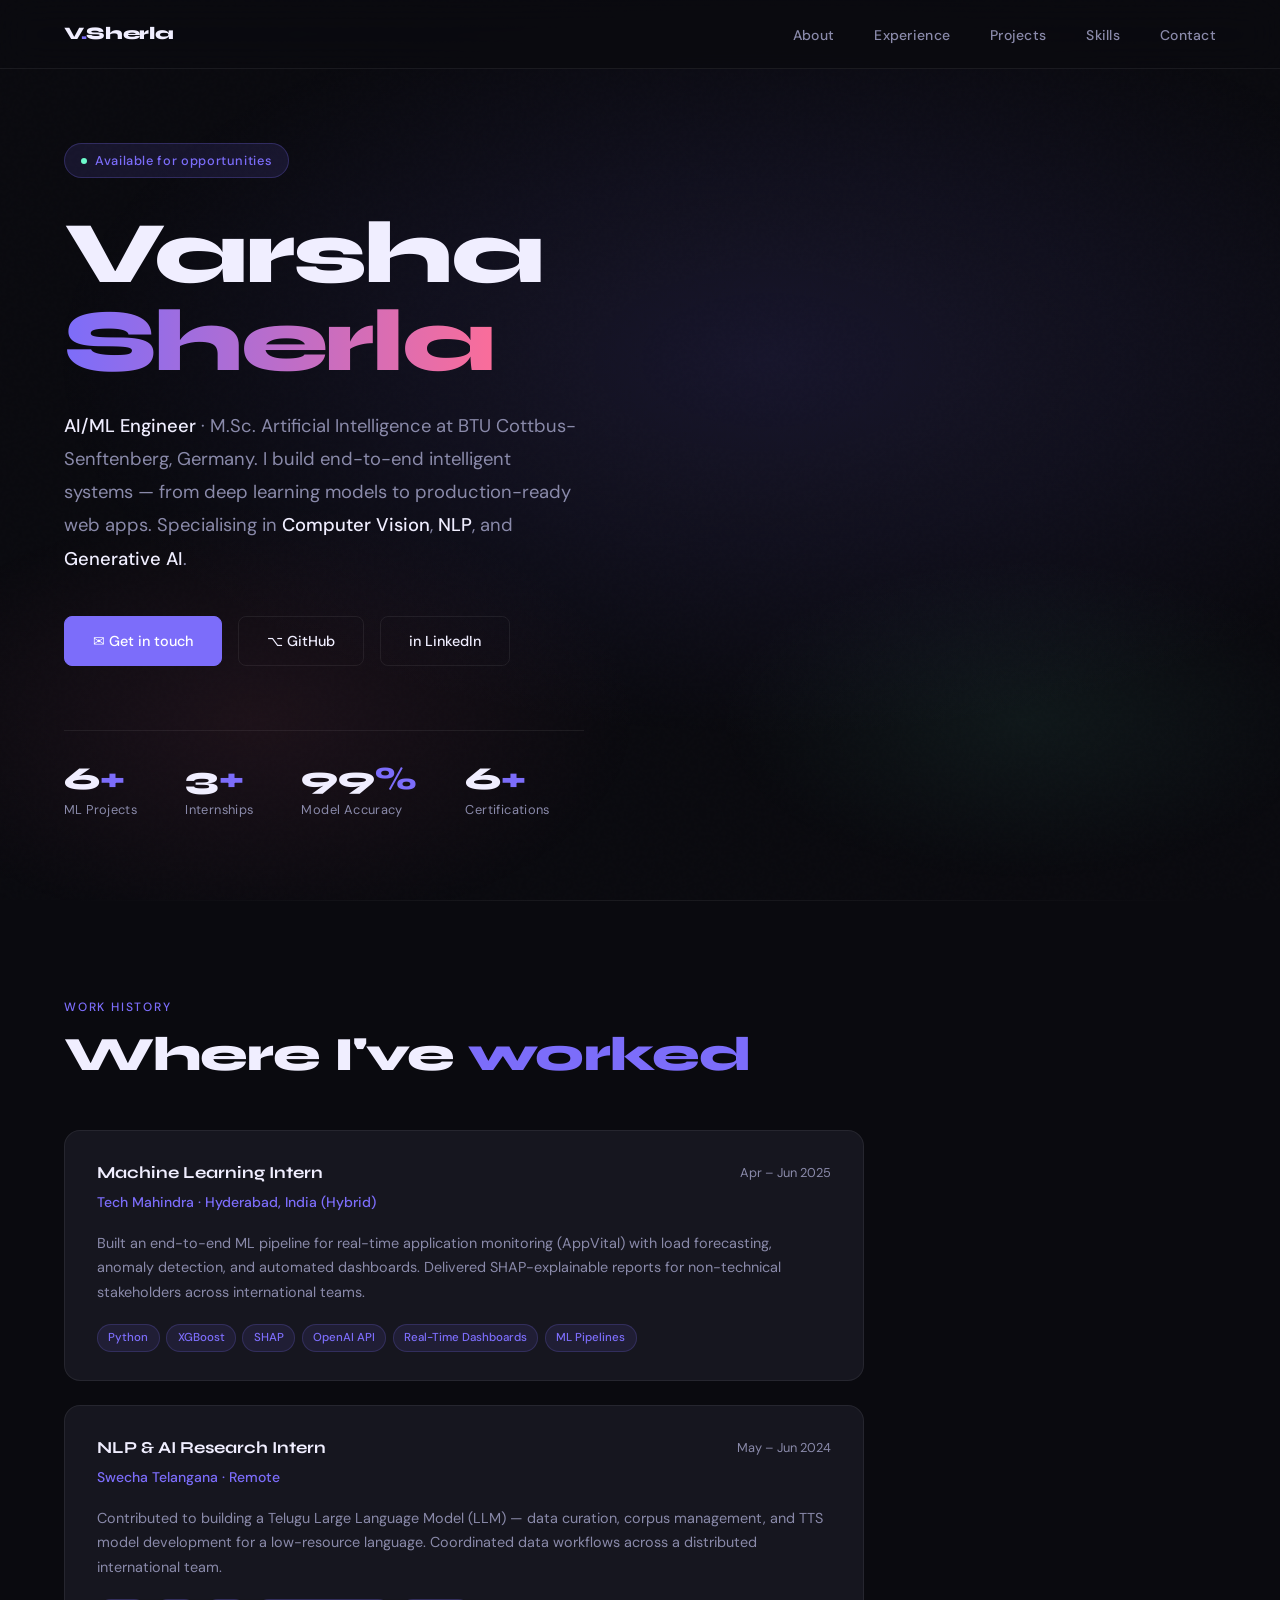
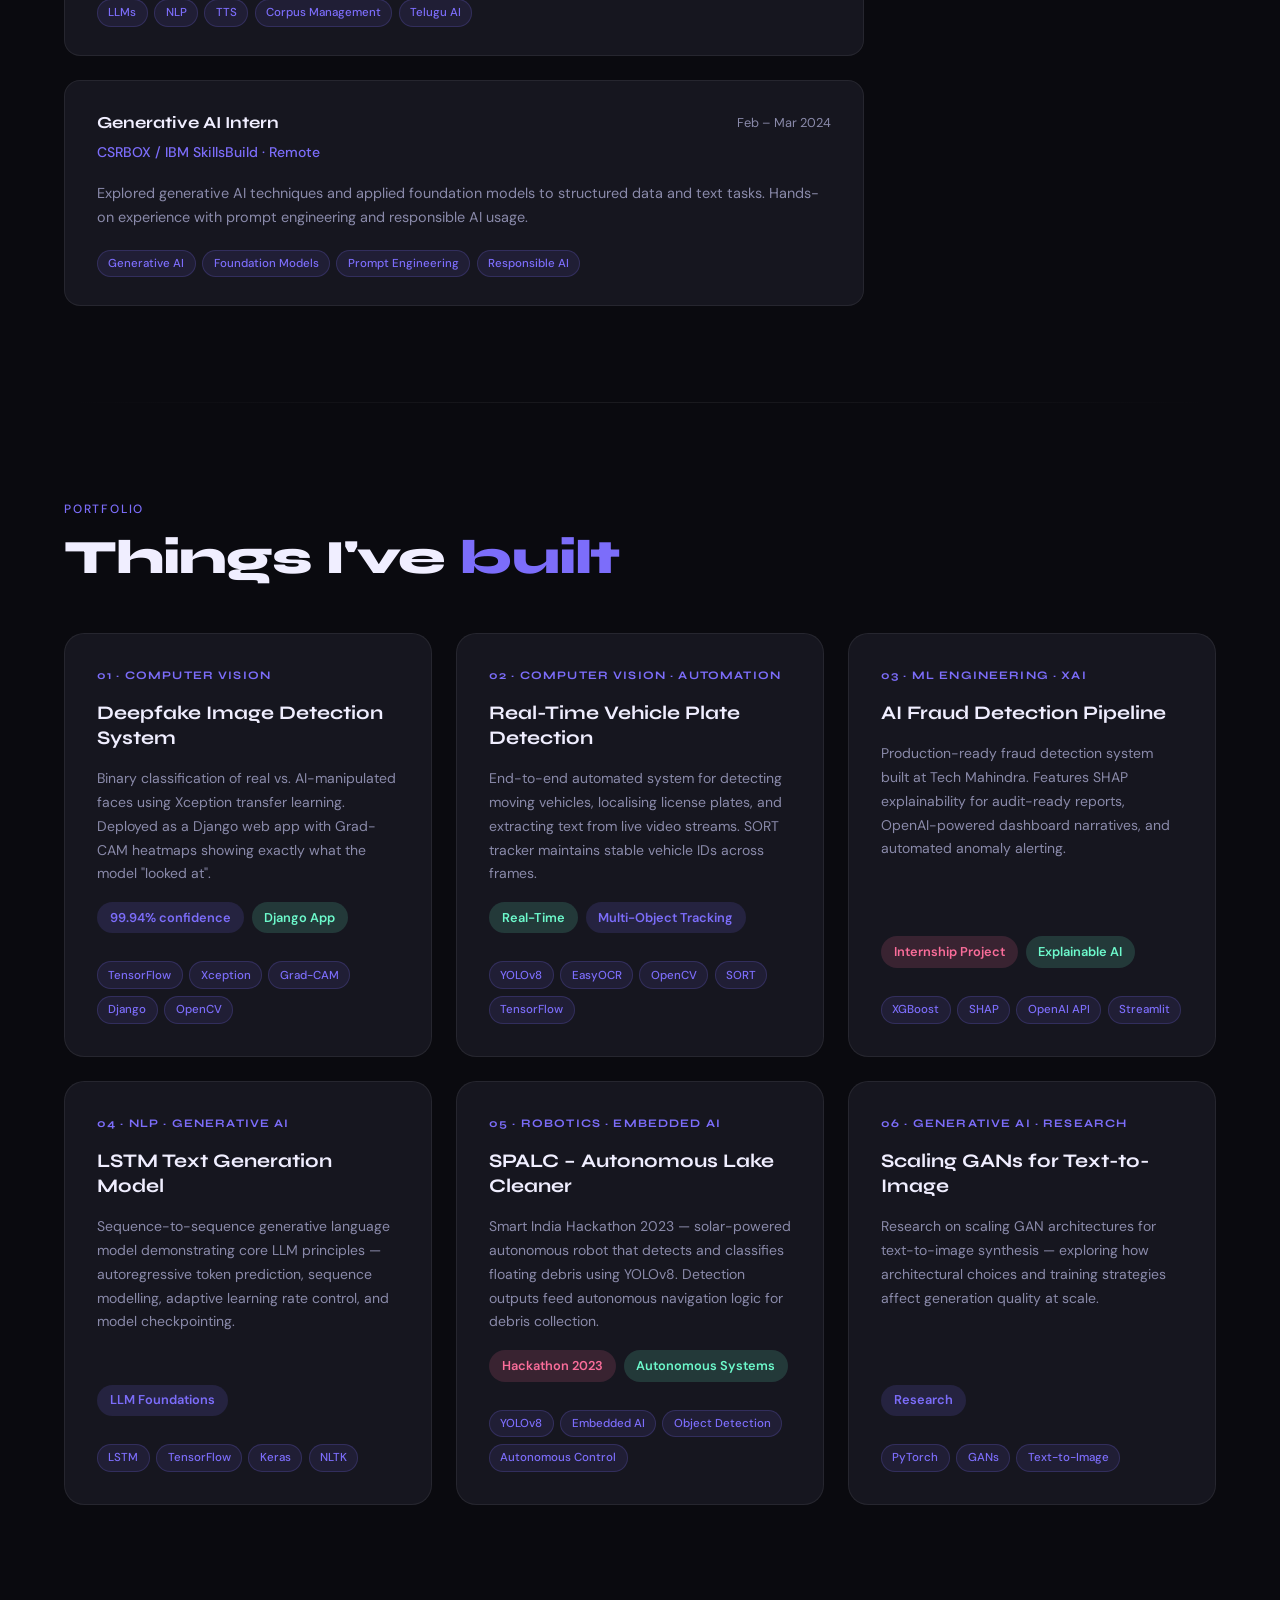
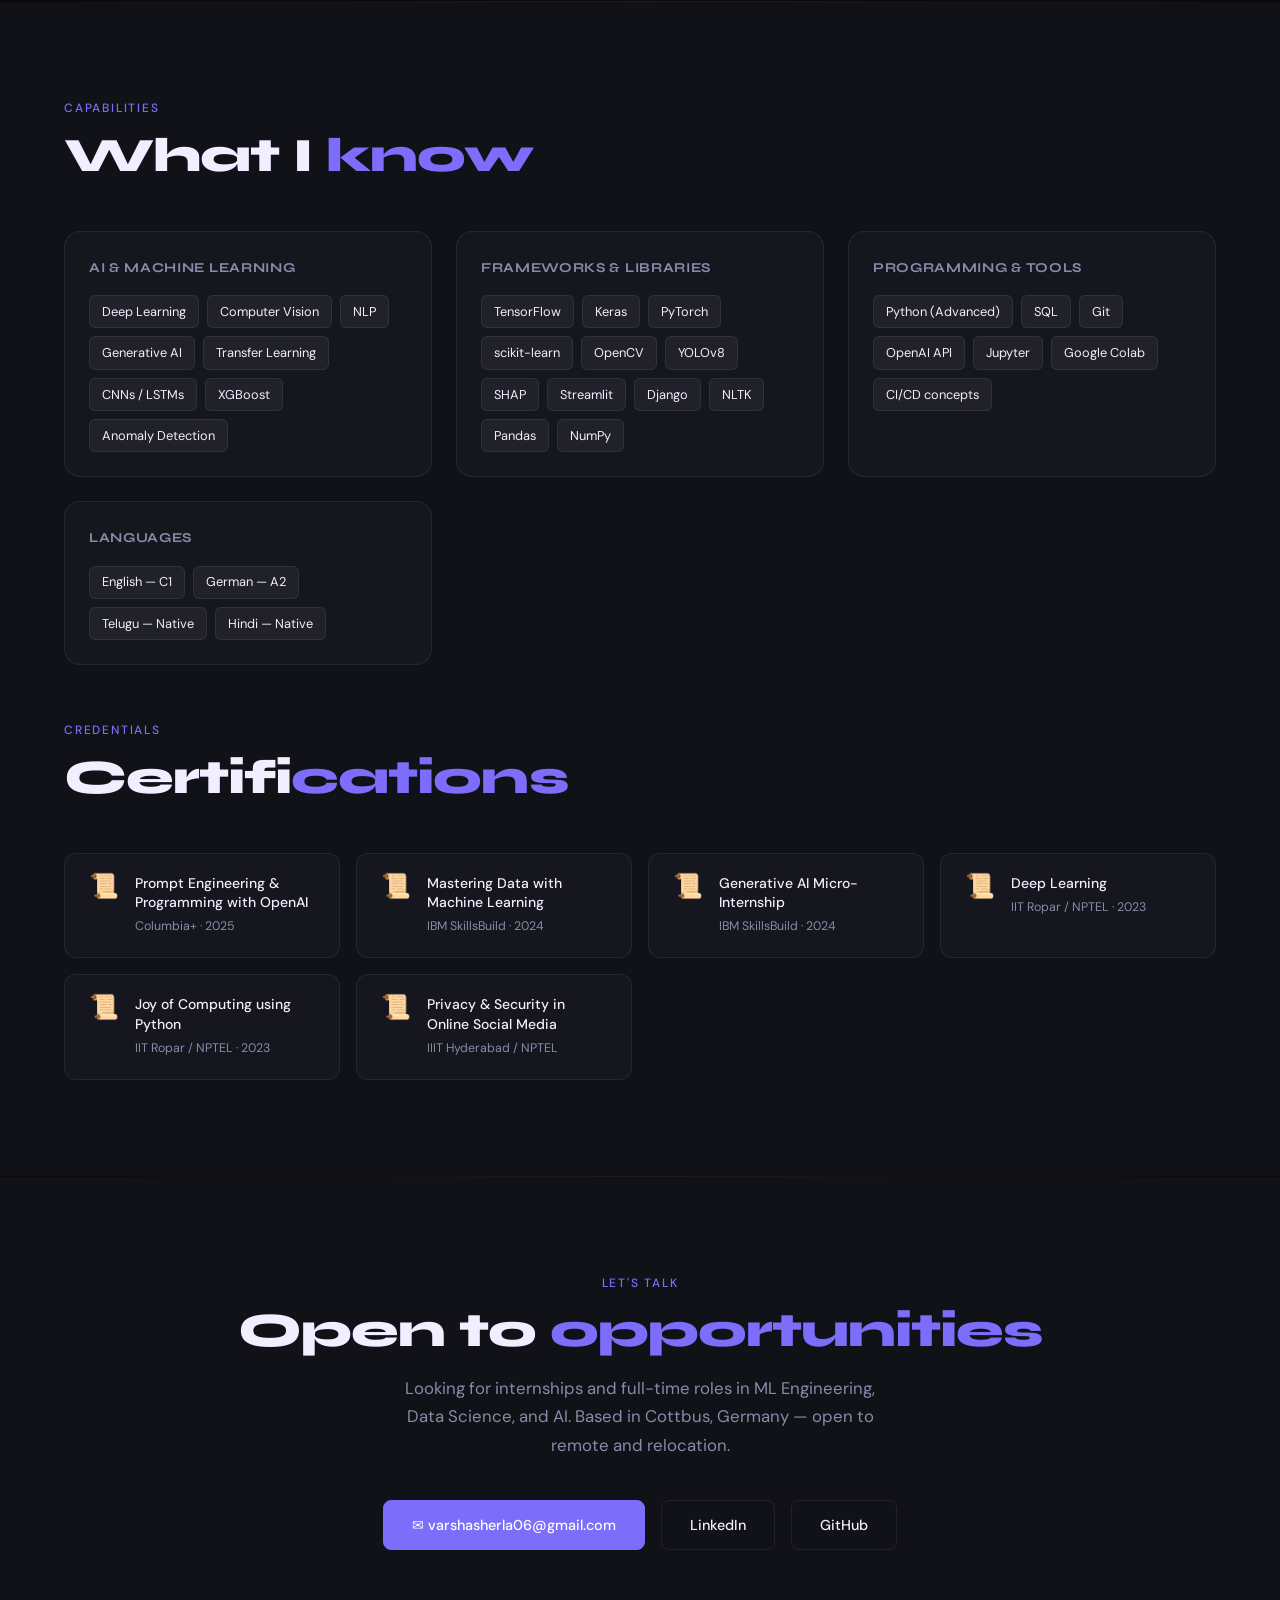
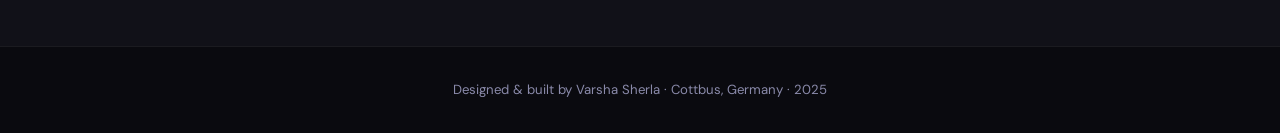
==== index.html @ 53fd90c3 "Rename vrshidx.html to index.html" ====
<!DOCTYPE html>
<html lang="en">
<head>
<meta charset="UTF-8">
<meta name="viewport" content="width=device-width, initial-scale=1.0">
<title>Varsha Sherla — AI/ML Engineer</title>
<link href="https://fonts.googleapis.com/css2?family=Syne:wght@400;700;800&family=DM+Sans:ital,wght@0,300;0,400;0,500;1,300&display=swap" rel="stylesheet">
<style>
  :root {
    --bg: #0a0a0f;
    --bg2: #111118;
    --card: #16161f;
    --border: rgba(255,255,255,0.07);
    --accent: #7c6dfa;
    --accent2: #fa6d9a;
    --accent3: #6dfacc;
    --text: #f0eeff;
    --muted: #8a8aaa;
    --glow: rgba(124,109,250,0.15);
  }
  *, *::before, *::after { box-sizing: border-box; margin: 0; padding: 0; }
  html { scroll-behavior: smooth; }
  body {
    background: var(--bg);
    color: var(--text);
    font-family: 'DM Sans', sans-serif;
    font-size: 16px;
    line-height: 1.7;
    overflow-x: hidden;
  }

  /* noise overlay */
  body::before {
    content: '';
    position: fixed;
    inset: 0;
    background-image: url("data:image/svg+xml,%3Csvg viewBox='0 0 256 256' xmlns='http://www.w3.org/2000/svg'%3E%3Cfilter id='noise'%3E%3CfeTurbulence type='fractalNoise' baseFrequency='0.9' numOctaves='4' stitchTiles='stitch'/%3E%3C/filter%3E%3Crect width='100%25' height='100%25' filter='url(%23noise)' opacity='0.03'/%3E%3C/svg%3E");
    pointer-events: none;
    z-index: 0;
    opacity: 0.4;
  }

  /* NAV */
  nav {
    position: fixed;
    top: 0; left: 0; right: 0;
    z-index: 100;
    display: flex;
    justify-content: space-between;
    align-items: center;
    padding: 1.2rem 4rem;
    background: rgba(10,10,15,0.8);
    backdrop-filter: blur(20px);
    border-bottom: 1px solid var(--border);
  }
  .nav-logo {
    font-family: 'Syne', sans-serif;
    font-weight: 800;
    font-size: 1.1rem;
    color: var(--text);
    text-decoration: none;
    letter-spacing: -0.02em;
  }
  .nav-logo span { color: var(--accent); }
  nav ul { list-style: none; display: flex; gap: 2.5rem; }
  nav a {
    color: var(--muted);
    text-decoration: none;
    font-size: 0.875rem;
    font-weight: 500;
    letter-spacing: 0.02em;
    transition: color 0.2s;
  }
  nav a:hover { color: var(--text); }

  /* HERO */
  .hero {
    min-height: 100vh;
    display: flex;
    align-items: center;
    padding: 8rem 4rem 4rem;
    position: relative;
    overflow: hidden;
  }
  .hero-bg {
    position: absolute;
    inset: 0;
    background:
      radial-gradient(ellipse 80% 60% at 60% 40%, rgba(124,109,250,0.12) 0%, transparent 70%),
      radial-gradient(ellipse 50% 40% at 20% 80%, rgba(250,109,154,0.08) 0%, transparent 60%),
      radial-gradient(ellipse 40% 30% at 80% 80%, rgba(109,250,204,0.06) 0%, transparent 60%);
    pointer-events: none;
  }
  .hero-content { position: relative; max-width: 700px; }
  .hero-tag {
    display: inline-flex;
    align-items: center;
    gap: 0.5rem;
    background: rgba(124,109,250,0.12);
    border: 1px solid rgba(124,109,250,0.25);
    border-radius: 100px;
    padding: 0.35rem 1rem;
    font-size: 0.8rem;
    color: var(--accent);
    font-weight: 500;
    letter-spacing: 0.05em;
    margin-bottom: 2rem;
    animation: fadeUp 0.6s ease both;
  }
  .hero-tag::before {
    content: '';
    width: 6px; height: 6px;
    border-radius: 50%;
    background: var(--accent3);
    animation: pulse 2s infinite;
  }
  @keyframes pulse { 0%,100%{opacity:1;transform:scale(1)} 50%{opacity:0.5;transform:scale(1.4)} }

  h1 {
    font-family: 'Syne', sans-serif;
    font-size: clamp(3rem, 7vw, 5.5rem);
    font-weight: 800;
    line-height: 1.0;
    letter-spacing: -0.03em;
    margin-bottom: 1.5rem;
    animation: fadeUp 0.6s 0.1s ease both;
  }
  h1 .line2 {
    background: linear-gradient(90deg, var(--accent), var(--accent2));
    -webkit-background-clip: text;
    -webkit-text-fill-color: transparent;
    background-clip: text;
  }
  .hero-sub {
    font-size: 1.15rem;
    color: var(--muted);
    max-width: 520px;
    margin-bottom: 2.5rem;
    line-height: 1.8;
    animation: fadeUp 0.6s 0.2s ease both;
  }
  .hero-sub strong { color: var(--text); font-weight: 500; }
  .hero-links {
    display: flex;
    gap: 1rem;
    flex-wrap: wrap;
    animation: fadeUp 0.6s 0.3s ease both;
  }
  .btn {
    display: inline-flex;
    align-items: center;
    gap: 0.5rem;
    padding: 0.75rem 1.75rem;
    border-radius: 8px;
    font-family: 'DM Sans', sans-serif;
    font-weight: 500;
    font-size: 0.9rem;
    text-decoration: none;
    transition: all 0.2s;
    cursor: pointer;
  }
  .btn-primary {
    background: var(--accent);
    color: white;
    border: 1px solid var(--accent);
  }
  .btn-primary:hover { background: #6c5de8; transform: translateY(-2px); box-shadow: 0 8px 30px rgba(124,109,250,0.3); }
  .btn-ghost {
    background: transparent;
    color: var(--text);
    border: 1px solid var(--border);
  }
  .btn-ghost:hover { border-color: var(--accent); color: var(--accent); transform: translateY(-2px); }

  .hero-stats {
    display: flex;
    gap: 3rem;
    margin-top: 4rem;
    padding-top: 2rem;
    border-top: 1px solid var(--border);
    animation: fadeUp 0.6s 0.4s ease both;
  }
  .stat-num {
    font-family: 'Syne', sans-serif;
    font-size: 2rem;
    font-weight: 800;
    color: var(--text);
    line-height: 1;
  }
  .stat-num span { color: var(--accent); }
  .stat-label { font-size: 0.8rem; color: var(--muted); margin-top: 0.25rem; letter-spacing: 0.03em; }

  @keyframes fadeUp { from { opacity:0; transform: translateY(24px); } to { opacity:1; transform: translateY(0); } }

  /* SECTIONS */
  section { padding: 6rem 4rem; position: relative; }
  .section-label {
    font-size: 0.75rem;
    font-weight: 500;
    letter-spacing: 0.15em;
    color: var(--accent);
    text-transform: uppercase;
    margin-bottom: 0.75rem;
  }
  h2 {
    font-family: 'Syne', sans-serif;
    font-size: clamp(2rem, 4vw, 3rem);
    font-weight: 800;
    letter-spacing: -0.02em;
    margin-bottom: 3rem;
    line-height: 1.1;
  }
  h2 em { font-style: normal; color: var(--accent); }

  /* EXPERIENCE */
  .exp-grid { display: grid; gap: 1.5rem; max-width: 800px; }
  .exp-card {
    background: var(--card);
    border: 1px solid var(--border);
    border-radius: 16px;
    padding: 1.75rem 2rem;
    display: grid;
    grid-template-columns: 1fr auto;
    gap: 0.5rem 2rem;
    transition: border-color 0.2s, transform 0.2s;
  }
  .exp-card:hover { border-color: rgba(124,109,250,0.3); transform: translateY(-2px); }
  .exp-role {
    font-family: 'Syne', sans-serif;
    font-weight: 700;
    font-size: 1.05rem;
    color: var(--text);
  }
  .exp-company {
    color: var(--accent);
    font-size: 0.875rem;
    font-weight: 500;
    margin-top: 0.2rem;
  }
  .exp-date {
    font-size: 0.8rem;
    color: var(--muted);
    white-space: nowrap;
    text-align: right;
    padding-top: 0.2rem;
  }
  .exp-desc {
    grid-column: 1 / -1;
    font-size: 0.9rem;
    color: var(--muted);
    margin-top: 0.5rem;
    line-height: 1.7;
  }
  .exp-tags {
    grid-column: 1 / -1;
    display: flex;
    flex-wrap: wrap;
    gap: 0.4rem;
    margin-top: 0.75rem;
  }
  .tag {
    background: rgba(124,109,250,0.1);
    border: 1px solid rgba(124,109,250,0.2);
    color: var(--accent);
    font-size: 0.72rem;
    padding: 0.2rem 0.65rem;
    border-radius: 100px;
    font-weight: 500;
  }

  /* PROJECTS */
  .projects-grid {
    display: grid;
    grid-template-columns: repeat(auto-fill, minmax(340px, 1fr));
    gap: 1.5rem;
  }
  .project-card {
    background: var(--card);
    border: 1px solid var(--border);
    border-radius: 20px;
    padding: 2rem;
    display: flex;
    flex-direction: column;
    gap: 1rem;
    transition: all 0.25s;
    text-decoration: none;
    color: inherit;
    position: relative;
    overflow: hidden;
  }
  .project-card::before {
    content: '';
    position: absolute;
    inset: 0;
    background: linear-gradient(135deg, var(--glow) 0%, transparent 60%);
    opacity: 0;
    transition: opacity 0.3s;
  }
  .project-card:hover { border-color: rgba(124,109,250,0.4); transform: translateY(-4px); box-shadow: 0 20px 60px rgba(0,0,0,0.4); }
  .project-card:hover::before { opacity: 1; }
  .project-num {
    font-family: 'Syne', sans-serif;
    font-size: 0.72rem;
    font-weight: 700;
    letter-spacing: 0.1em;
    color: var(--accent);
  }
  .project-title {
    font-family: 'Syne', sans-serif;
    font-weight: 700;
    font-size: 1.2rem;
    line-height: 1.3;
    color: var(--text);
  }
  .project-desc {
    font-size: 0.875rem;
    color: var(--muted);
    line-height: 1.7;
    flex: 1;
  }
  .project-accent {
    display: inline-flex;
    align-items: center;
    gap: 0.4rem;
    font-size: 0.8rem;
    font-weight: 600;
    padding: 0.3rem 0.8rem;
    border-radius: 100px;
  }
  .accent-purple { background: rgba(124,109,250,0.15); color: var(--accent); }
  .accent-pink { background: rgba(250,109,154,0.15); color: var(--accent2); }
  .accent-teal { background: rgba(109,250,204,0.15); color: var(--accent3); }

  /* SKILLS */
  .skills-section { background: var(--bg2); }
  .skills-grid {
    display: grid;
    grid-template-columns: repeat(auto-fill, minmax(280px, 1fr));
    gap: 1.5rem;
  }
  .skill-group {
    background: var(--card);
    border: 1px solid var(--border);
    border-radius: 16px;
    padding: 1.5rem;
  }
  .skill-group-title {
    font-family: 'Syne', sans-serif;
    font-weight: 700;
    font-size: 0.85rem;
    letter-spacing: 0.05em;
    color: var(--muted);
    text-transform: uppercase;
    margin-bottom: 1rem;
  }
  .skill-pills { display: flex; flex-wrap: wrap; gap: 0.5rem; }
  .skill-pill {
    background: rgba(255,255,255,0.05);
    border: 1px solid var(--border);
    color: var(--text);
    font-size: 0.8rem;
    padding: 0.3rem 0.75rem;
    border-radius: 6px;
    font-weight: 400;
  }

  /* CERTS */
  .certs-grid {
    display: grid;
    grid-template-columns: repeat(auto-fill, minmax(260px, 1fr));
    gap: 1rem;
  }
  .cert-card {
    background: var(--card);
    border: 1px solid var(--border);
    border-radius: 12px;
    padding: 1.25rem 1.5rem;
    display: flex;
    align-items: flex-start;
    gap: 1rem;
    transition: border-color 0.2s;
  }
  .cert-card:hover { border-color: rgba(124,109,250,0.3); }
  .cert-icon {
    font-size: 1.5rem;
    flex-shrink: 0;
    line-height: 1;
  }
  .cert-name {
    font-weight: 500;
    font-size: 0.875rem;
    color: var(--text);
    line-height: 1.4;
  }
  .cert-issuer {
    font-size: 0.775rem;
    color: var(--muted);
    margin-top: 0.2rem;
  }

  /* CONTACT */
  .contact-section {
    background: var(--bg2);
    text-align: center;
  }
  .contact-section h2 { margin-bottom: 1rem; }
  .contact-sub {
    color: var(--muted);
    max-width: 500px;
    margin: 0 auto 2.5rem;
    font-size: 1.05rem;
  }
  .contact-links {
    display: flex;
    justify-content: center;
    gap: 1rem;
    flex-wrap: wrap;
  }

  /* FOOTER */
  footer {
    text-align: center;
    padding: 2rem 4rem;
    border-top: 1px solid var(--border);
    font-size: 0.825rem;
    color: var(--muted);
  }

  /* DIVIDER */
  .divider {
    height: 1px;
    background: linear-gradient(90deg, transparent, var(--border), transparent);
    margin: 0 4rem;
  }

  @media (max-width: 768px) {
    nav { padding: 1rem 1.5rem; }
    nav ul { display: none; }
    section, .hero { padding: 4rem 1.5rem; }
    .hero-stats { gap: 2rem; flex-wrap: wrap; }
    .projects-grid { grid-template-columns: 1fr; }
    .divider { margin: 0 1.5rem; }
  }
</style>
</head>
<body>

<nav>
  <a href="#" class="nav-logo">V<span>.</span>Sherla</a>
  <ul>
    <li><a href="#about">About</a></li>
    <li><a href="#experience">Experience</a></li>
    <li><a href="#projects">Projects</a></li>
    <li><a href="#skills">Skills</a></li>
    <li><a href="#contact">Contact</a></li>
  </ul>
</nav>

<!-- HERO -->
<section class="hero" id="about">
  <div class="hero-bg"></div>
  <div class="hero-content">
    <div class="hero-tag">Available for opportunities</div>
    <h1>
      Varsha<br>
      <span class="line2">Sherla</span>
    </h1>
    <p class="hero-sub">
      <strong>AI/ML Engineer</strong> · M.Sc. Artificial Intelligence at BTU Cottbus-Senftenberg, Germany.
      I build end-to-end intelligent systems — from deep learning models to production-ready web apps.
      Specialising in <strong>Computer Vision</strong>, <strong>NLP</strong>, and <strong>Generative AI</strong>.
    </p>
    <div class="hero-links">
      <a href="mailto:varshasherla06@gmail.com" class="btn btn-primary">✉ Get in touch</a>
      <a href="https://github.com/varsha-sherla" target="_blank" class="btn btn-ghost">⌥ GitHub</a>
      <a href="https://www.linkedin.com/in/varsha-s-47103a250" target="_blank" class="btn btn-ghost">in LinkedIn</a>
    </div>
    <div class="hero-stats">
      <div>
        <div class="stat-num">6<span>+</span></div>
        <div class="stat-label">ML Projects</div>
      </div>
      <div>
        <div class="stat-num">3<span>+</span></div>
        <div class="stat-label">Internships</div>
      </div>
      <div>
        <div class="stat-num">99<span>%</span></div>
        <div class="stat-label">Model Accuracy</div>
      </div>
      <div>
        <div class="stat-num">6<span>+</span></div>
        <div class="stat-label">Certifications</div>
      </div>
    </div>
  </div>
</section>

<div class="divider"></div>

<!-- EXPERIENCE -->
<section id="experience">
  <div class="section-label">Work History</div>
  <h2>Where I've <em>worked</em></h2>
  <div class="exp-grid">

    <div class="exp-card">
      <div>
        <div class="exp-role">Machine Learning Intern</div>
        <div class="exp-company">Tech Mahindra · Hyderabad, India (Hybrid)</div>
      </div>
      <div class="exp-date">Apr – Jun 2025</div>
      <div class="exp-desc">Built an end-to-end ML pipeline for real-time application monitoring (AppVital) with load forecasting, anomaly detection, and automated dashboards. Delivered SHAP-explainable reports for non-technical stakeholders across international teams.</div>
      <div class="exp-tags">
        <span class="tag">Python</span><span class="tag">XGBoost</span><span class="tag">SHAP</span><span class="tag">OpenAI API</span><span class="tag">Real-Time Dashboards</span><span class="tag">ML Pipelines</span>
      </div>
    </div>

    <div class="exp-card">
      <div>
        <div class="exp-role">NLP & AI Research Intern</div>
        <div class="exp-company">Swecha Telangana · Remote</div>
      </div>
      <div class="exp-date">May – Jun 2024</div>
      <div class="exp-desc">Contributed to building a Telugu Large Language Model (LLM) — data curation, corpus management, and TTS model development for a low-resource language. Coordinated data workflows across a distributed international team.</div>
      <div class="exp-tags">
        <span class="tag">LLMs</span><span class="tag">NLP</span><span class="tag">TTS</span><span class="tag">Corpus Management</span><span class="tag">Telugu AI</span>
      </div>
    </div>

    <div class="exp-card">
      <div>
        <div class="exp-role">Generative AI Intern</div>
        <div class="exp-company">CSRBOX / IBM SkillsBuild · Remote</div>
      </div>
      <div class="exp-date">Feb – Mar 2024</div>
      <div class="exp-desc">Explored generative AI techniques and applied foundation models to structured data and text tasks. Hands-on experience with prompt engineering and responsible AI usage.</div>
      <div class="exp-tags">
        <span class="tag">Generative AI</span><span class="tag">Foundation Models</span><span class="tag">Prompt Engineering</span><span class="tag">Responsible AI</span>
      </div>
    </div>

  </div>
</section>

<div class="divider"></div>

<!-- PROJECTS -->
<section id="projects">
  <div class="section-label">Portfolio</div>
  <h2>Things I've <em>built</em></h2>
  <div class="projects-grid">

    <a href="https://github.com/varsha-sherla/Deepfake-Detection" target="_blank" class="project-card">
      <div class="project-num">01 · COMPUTER VISION</div>
      <div class="project-title">Deepfake Image Detection System</div>
      <div class="project-desc">Binary classification of real vs. AI-manipulated faces using Xception transfer learning. Deployed as a Django web app with Grad-CAM heatmaps showing exactly what the model "looked at".</div>
      <div style="display:flex;gap:0.5rem;flex-wrap:wrap">
        <span class="project-accent accent-purple">99.94% confidence</span>
        <span class="project-accent accent-teal">Django App</span>
      </div>
      <div class="exp-tags">
        <span class="tag">TensorFlow</span><span class="tag">Xception</span><span class="tag">Grad-CAM</span><span class="tag">Django</span><span class="tag">OpenCV</span>
      </div>
    </a>

    <a href="https://github.com/varsha-sherla/Moving-Vehicle-Registration-Number-Detection" target="_blank" class="project-card">
      <div class="project-num">02 · COMPUTER VISION · AUTOMATION</div>
      <div class="project-title">Real-Time Vehicle Plate Detection</div>
      <div class="project-desc">End-to-end automated system for detecting moving vehicles, localising license plates, and extracting text from live video streams. SORT tracker maintains stable vehicle IDs across frames.</div>
      <div style="display:flex;gap:0.5rem;flex-wrap:wrap">
        <span class="project-accent accent-teal">Real-Time</span>
        <span class="project-accent accent-purple">Multi-Object Tracking</span>
      </div>
      <div class="exp-tags">
        <span class="tag">YOLOv8</span><span class="tag">EasyOCR</span><span class="tag">OpenCV</span><span class="tag">SORT</span><span class="tag">TensorFlow</span>
      </div>
    </a>

    <a href="https://github.com/varsha-sherla" target="_blank" class="project-card">
      <div class="project-num">03 · ML ENGINEERING · XAI</div>
      <div class="project-title">AI Fraud Detection Pipeline</div>
      <div class="project-desc">Production-ready fraud detection system built at Tech Mahindra. Features SHAP explainability for audit-ready reports, OpenAI-powered dashboard narratives, and automated anomaly alerting.</div>
      <div style="display:flex;gap:0.5rem;flex-wrap:wrap">
        <span class="project-accent accent-pink">Internship Project</span>
        <span class="project-accent accent-teal">Explainable AI</span>
      </div>
      <div class="exp-tags">
        <span class="tag">XGBoost</span><span class="tag">SHAP</span><span class="tag">OpenAI API</span><span class="tag">Streamlit</span>
      </div>
    </a>

    <a href="https://github.com/varsha-sherla/Lyrics-Generator-Model-Using-Recurrent-Neural-Networks" target="_blank" class="project-card">
      <div class="project-num">04 · NLP · GENERATIVE AI</div>
      <div class="project-title">LSTM Text Generation Model</div>
      <div class="project-desc">Sequence-to-sequence generative language model demonstrating core LLM principles — autoregressive token prediction, sequence modelling, adaptive learning rate control, and model checkpointing.</div>
      <div style="display:flex;gap:0.5rem;flex-wrap:wrap">
        <span class="project-accent accent-purple">LLM Foundations</span>
      </div>
      <div class="exp-tags">
        <span class="tag">LSTM</span><span class="tag">TensorFlow</span><span class="tag">Keras</span><span class="tag">NLTK</span>
      </div>
    </a>

    <a href="https://github.com/varsha-sherla" target="_blank" class="project-card">
      <div class="project-num">05 · ROBOTICS · EMBEDDED AI</div>
      <div class="project-title">SPALC – Autonomous Lake Cleaner</div>
      <div class="project-desc">Smart India Hackathon 2023 — solar-powered autonomous robot that detects and classifies floating debris using YOLOv8. Detection outputs feed autonomous navigation logic for debris collection.</div>
      <div style="display:flex;gap:0.5rem;flex-wrap:wrap">
        <span class="project-accent accent-pink">Hackathon 2023</span>
        <span class="project-accent accent-teal">Autonomous Systems</span>
      </div>
      <div class="exp-tags">
        <span class="tag">YOLOv8</span><span class="tag">Embedded AI</span><span class="tag">Object Detection</span><span class="tag">Autonomous Control</span>
      </div>
    </a>

    <a href="https://github.com/varsha-sherla/Scaling-up-GANs-for-Text-to-Image-Synthesis" target="_blank" class="project-card">
      <div class="project-num">06 · GENERATIVE AI · RESEARCH</div>
      <div class="project-title">Scaling GANs for Text-to-Image</div>
      <div class="project-desc">Research on scaling GAN architectures for text-to-image synthesis — exploring how architectural choices and training strategies affect generation quality at scale.</div>
      <div style="display:flex;gap:0.5rem;flex-wrap:wrap">
        <span class="project-accent accent-purple">Research</span>
      </div>
      <div class="exp-tags">
        <span class="tag">PyTorch</span><span class="tag">GANs</span><span class="tag">Text-to-Image</span>
      </div>
    </a>

  </div>
</section>

<div class="divider"></div>

<!-- SKILLS -->
<section id="skills" class="skills-section">
  <div class="section-label">Capabilities</div>
  <h2>What I <em>know</em></h2>
  <div class="skills-grid">
    <div class="skill-group">
      <div class="skill-group-title">AI & Machine Learning</div>
      <div class="skill-pills">
        <span class="skill-pill">Deep Learning</span>
        <span class="skill-pill">Computer Vision</span>
        <span class="skill-pill">NLP</span>
        <span class="skill-pill">Generative AI</span>
        <span class="skill-pill">Transfer Learning</span>
        <span class="skill-pill">CNNs / LSTMs</span>
        <span class="skill-pill">XGBoost</span>
        <span class="skill-pill">Anomaly Detection</span>
      </div>
    </div>
    <div class="skill-group">
      <div class="skill-group-title">Frameworks & Libraries</div>
      <div class="skill-pills">
        <span class="skill-pill">TensorFlow</span>
        <span class="skill-pill">Keras</span>
        <span class="skill-pill">PyTorch</span>
        <span class="skill-pill">scikit-learn</span>
        <span class="skill-pill">OpenCV</span>
        <span class="skill-pill">YOLOv8</span>
        <span class="skill-pill">SHAP</span>
        <span class="skill-pill">Streamlit</span>
        <span class="skill-pill">Django</span>
        <span class="skill-pill">NLTK</span>
        <span class="skill-pill">Pandas</span>
        <span class="skill-pill">NumPy</span>
      </div>
    </div>
    <div class="skill-group">
      <div class="skill-group-title">Programming & Tools</div>
      <div class="skill-pills">
        <span class="skill-pill">Python (Advanced)</span>
        <span class="skill-pill">SQL</span>
        <span class="skill-pill">Git</span>
        <span class="skill-pill">OpenAI API</span>
        <span class="skill-pill">Jupyter</span>
        <span class="skill-pill">Google Colab</span>
        <span class="skill-pill">CI/CD concepts</span>
      </div>
    </div>
    <div class="skill-group">
      <div class="skill-group-title">Languages</div>
      <div class="skill-pills">
        <span class="skill-pill">English — C1</span>
        <span class="skill-pill">German — A2</span>
        <span class="skill-pill">Telugu — Native</span>
        <span class="skill-pill">Hindi — Native</span>
      </div>
    </div>
  </div>

  <br><br>
  <div class="section-label">Credentials</div>
  <h2>Certifi<em>cations</em></h2>
  <div class="certs-grid">
    <div class="cert-card"><div class="cert-icon">📜</div><div><div class="cert-name">Prompt Engineering & Programming with OpenAI</div><div class="cert-issuer">Columbia+ · 2025</div></div></div>
    <div class="cert-card"><div class="cert-icon">📜</div><div><div class="cert-name">Mastering Data with Machine Learning</div><div class="cert-issuer">IBM SkillsBuild · 2024</div></div></div>
    <div class="cert-card"><div class="cert-icon">📜</div><div><div class="cert-name">Generative AI Micro-Internship</div><div class="cert-issuer">IBM SkillsBuild · 2024</div></div></div>
    <div class="cert-card"><div class="cert-icon">📜</div><div><div class="cert-name">Deep Learning</div><div class="cert-issuer">IIT Ropar / NPTEL · 2023</div></div></div>
    <div class="cert-card"><div class="cert-icon">📜</div><div><div class="cert-name">Joy of Computing using Python</div><div class="cert-issuer">IIT Ropar / NPTEL · 2023</div></div></div>
    <div class="cert-card"><div class="cert-icon">📜</div><div><div class="cert-name">Privacy & Security in Online Social Media</div><div class="cert-issuer">IIIT Hyderabad / NPTEL</div></div></div>
  </div>
</section>

<div class="divider"></div>

<!-- CONTACT -->
<section id="contact" class="contact-section">
  <div class="section-label">Let's talk</div>
  <h2>Open to <em>opportunities</em></h2>
  <p class="contact-sub">Looking for internships and full-time roles in ML Engineering, Data Science, and AI. Based in Cottbus, Germany — open to remote and relocation.</p>
  <div class="contact-links">
    <a href="mailto:varshasherla06@gmail.com" class="btn btn-primary">✉ varshasherla06@gmail.com</a>
    <a href="https://www.linkedin.com/in/varsha-s-47103a250" target="_blank" class="btn btn-ghost">LinkedIn</a>
    <a href="https://github.com/varsha-sherla" target="_blank" class="btn btn-ghost">GitHub</a>
  </div>
</section>

<footer>
  <p>Designed & built by Varsha Sherla · Cottbus, Germany · 2025</p>
</footer>

</body>
</html>
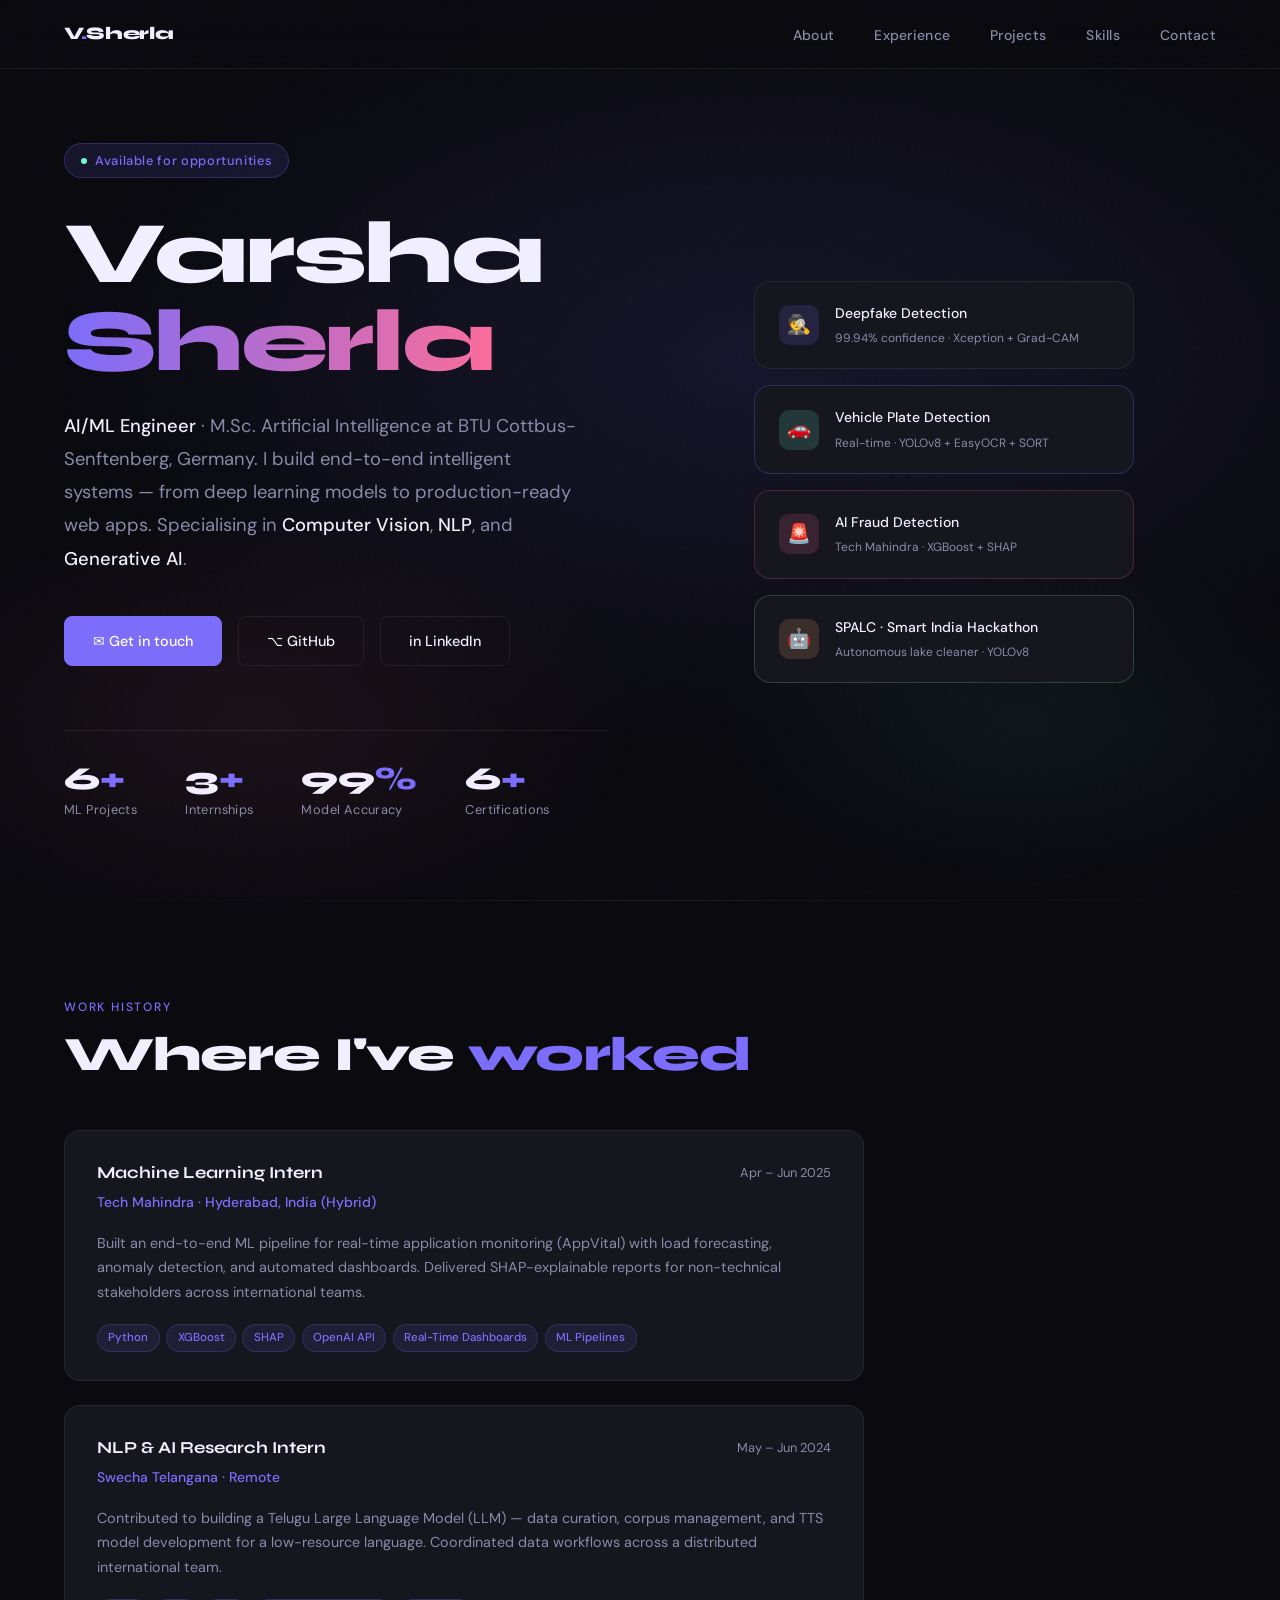
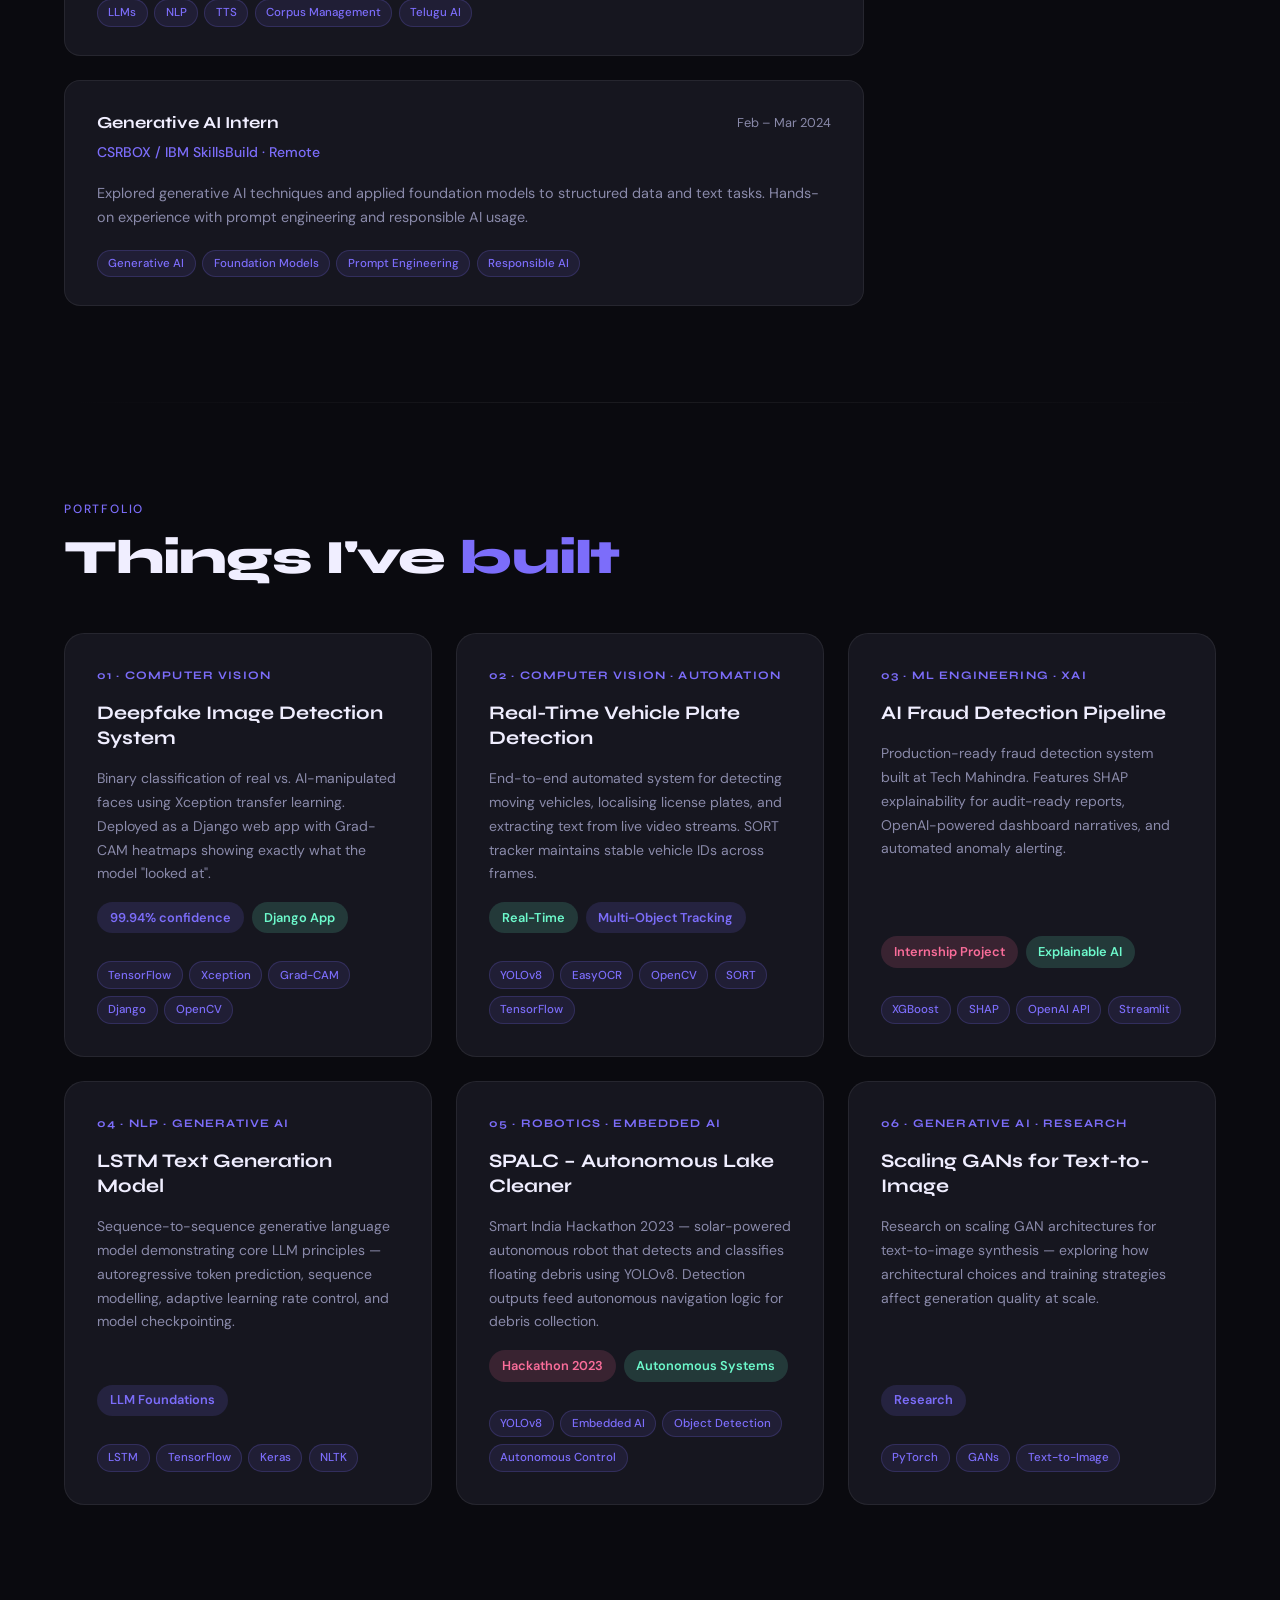
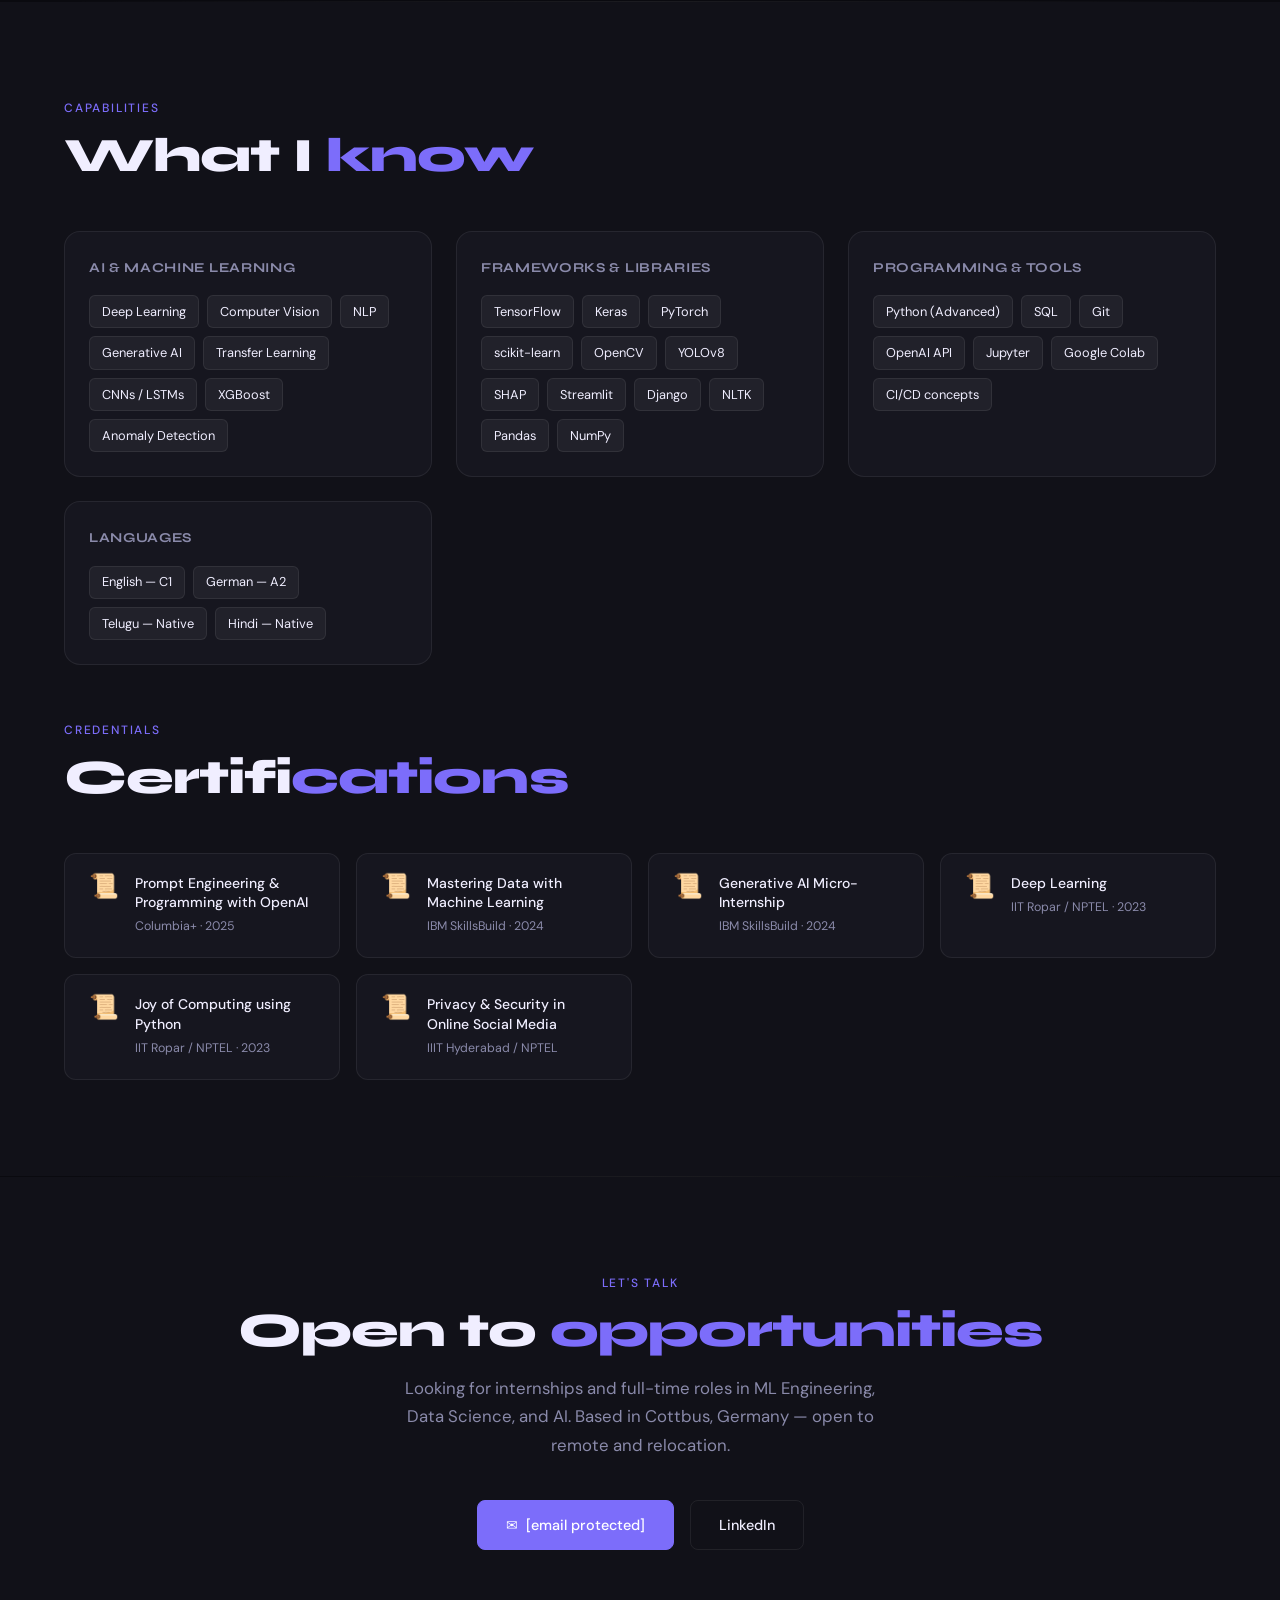
==== commit 423e3275: "Update index.html" ====
--- a/index.html
+++ b/index.html
@@ -76,11 +76,13 @@
   /* HERO */
   .hero {
     min-height: 100vh;
-    display: flex;
+    display: grid;
+    grid-template-columns: 1fr 1fr;
     align-items: center;
     padding: 8rem 4rem 4rem;
     position: relative;
     overflow: hidden;
+    gap: 4rem;
   }
   .hero-bg {
     position: absolute;
@@ -91,7 +93,45 @@
       radial-gradient(ellipse 40% 30% at 80% 80%, rgba(109,250,204,0.06) 0%, transparent 60%);
     pointer-events: none;
   }
-  .hero-content { position: relative; max-width: 700px; }
+  .hero-content { position: relative; }
+  .hero-visual {
+    position: relative;
+    display: flex;
+    align-items: center;
+    justify-content: center;
+  }
+  .hero-card-stack {
+    position: relative;
+    width: 100%;
+    max-width: 380px;
+  }
+  .floating-card {
+    background: var(--card);
+    border: 1px solid var(--border);
+    border-radius: 16px;
+    padding: 1.25rem 1.5rem;
+    display: flex;
+    align-items: center;
+    gap: 1rem;
+    animation: float 4s ease-in-out infinite;
+  }
+  .floating-card:nth-child(2) { animation-delay: -1.5s; margin-top: 1rem; border-color: rgba(124,109,250,0.25); }
+  .floating-card:nth-child(3) { animation-delay: -3s; margin-top: 1rem; border-color: rgba(250,109,154,0.2); }
+  .floating-card:nth-child(4) { animation-delay: -2s; margin-top: 1rem; border-color: rgba(109,250,204,0.2); }
+  @keyframes float { 0%,100%{transform:translateY(0)} 50%{transform:translateY(-6px)} }
+  .fc-icon {
+    width: 40px; height: 40px;
+    border-radius: 10px;
+    display: flex; align-items: center; justify-content: center;
+    font-size: 1.2rem;
+    flex-shrink: 0;
+  }
+  .fc-icon.purple { background: rgba(124,109,250,0.15); }
+  .fc-icon.pink { background: rgba(250,109,154,0.15); }
+  .fc-icon.teal { background: rgba(109,250,204,0.15); }
+  .fc-icon.amber { background: rgba(250,180,109,0.15); }
+  .fc-title { font-weight: 500; font-size: 0.875rem; color: var(--text); }
+  .fc-sub { font-size: 0.75rem; color: var(--muted); margin-top: 0.15rem; }
   .hero-tag {
     display: inline-flex;
     align-items: center;
@@ -437,6 +477,8 @@
     nav { padding: 1rem 1.5rem; }
     nav ul { display: none; }
     section, .hero { padding: 4rem 1.5rem; }
+    .hero { grid-template-columns: 1fr; }
+    .hero-visual { display: none; }
     .hero-stats { gap: 2rem; flex-wrap: wrap; }
     .projects-grid { grid-template-columns: 1fr; }
     .divider { margin: 0 1.5rem; }
@@ -471,7 +513,7 @@
       Specialising in <strong>Computer Vision</strong>, <strong>NLP</strong>, and <strong>Generative AI</strong>.
     </p>
     <div class="hero-links">
-      <a href="mailto:varshasherla06@gmail.com" class="btn btn-primary">✉ Get in touch</a>
+      <a href="/cdn-cgi/l/email-protection#6e180f1c1d060f1d060b1c020f5e582e09030f0702400d0103" class="btn btn-primary">✉ Get in touch</a>
       <a href="https://github.com/varsha-sherla" target="_blank" class="btn btn-ghost">⌥ GitHub</a>
       <a href="https://www.linkedin.com/in/varsha-s-47103a250" target="_blank" class="btn btn-ghost">in LinkedIn</a>
     </div>
@@ -491,6 +533,40 @@
       <div>
         <div class="stat-num">6<span>+</span></div>
         <div class="stat-label">Certifications</div>
+      </div>
+    </div>
+  </div>
+
+  <!-- RIGHT COLUMN -->
+  <div class="hero-visual">
+    <div class="hero-card-stack">
+      <div class="floating-card">
+        <div class="fc-icon purple">🕵️</div>
+        <div>
+          <div class="fc-title">Deepfake Detection</div>
+          <div class="fc-sub">99.94% confidence · Xception + Grad-CAM</div>
+        </div>
+      </div>
+      <div class="floating-card">
+        <div class="fc-icon teal">🚗</div>
+        <div>
+          <div class="fc-title">Vehicle Plate Detection</div>
+          <div class="fc-sub">Real-time · YOLOv8 + EasyOCR + SORT</div>
+        </div>
+      </div>
+      <div class="floating-card">
+        <div class="fc-icon pink">🚨</div>
+        <div>
+          <div class="fc-title">AI Fraud Detection</div>
+          <div class="fc-sub">Tech Mahindra · XGBoost + SHAP</div>
+        </div>
+      </div>
+      <div class="floating-card">
+        <div class="fc-icon amber">🤖</div>
+        <div>
+          <div class="fc-title">SPALC · Smart India Hackathon</div>
+          <div class="fc-sub">Autonomous lake cleaner · YOLOv8</div>
+        </div>
       </div>
     </div>
   </div>
@@ -711,15 +787,6 @@
   <h2>Open to <em>opportunities</em></h2>
   <p class="contact-sub">Looking for internships and full-time roles in ML Engineering, Data Science, and AI. Based in Cottbus, Germany — open to remote and relocation.</p>
   <div class="contact-links">
-    <a href="mailto:varshasherla06@gmail.com" class="btn btn-primary">✉ varshasherla06@gmail.com</a>
+    <a href="/cdn-cgi/l/email-protection#d9afb8abaab1b8aab1bcabb5b8e9ef99beb4b8b0b5f7bab6b4" class="btn btn-primary">✉ <span class="__cf_email__" data-cfemail="780e190a0b10190b101d0a1419484e381f15191114561b1715">[email&#160;protected]</span></a>
     <a href="https://www.linkedin.com/in/varsha-s-47103a250" target="_blank" class="btn btn-ghost">LinkedIn</a>
-    <a href="https://github.com/varsha-sherla" target="_blank" class="btn btn-ghost">GitHub</a>
-  </div>
-</section>
-
-<footer>
-  <p>Designed & built by Varsha Sherla · Cottbus, Germany · 2025</p>
-</footer>
-
-</body>
-</html>
+    <a href="https://github.com/
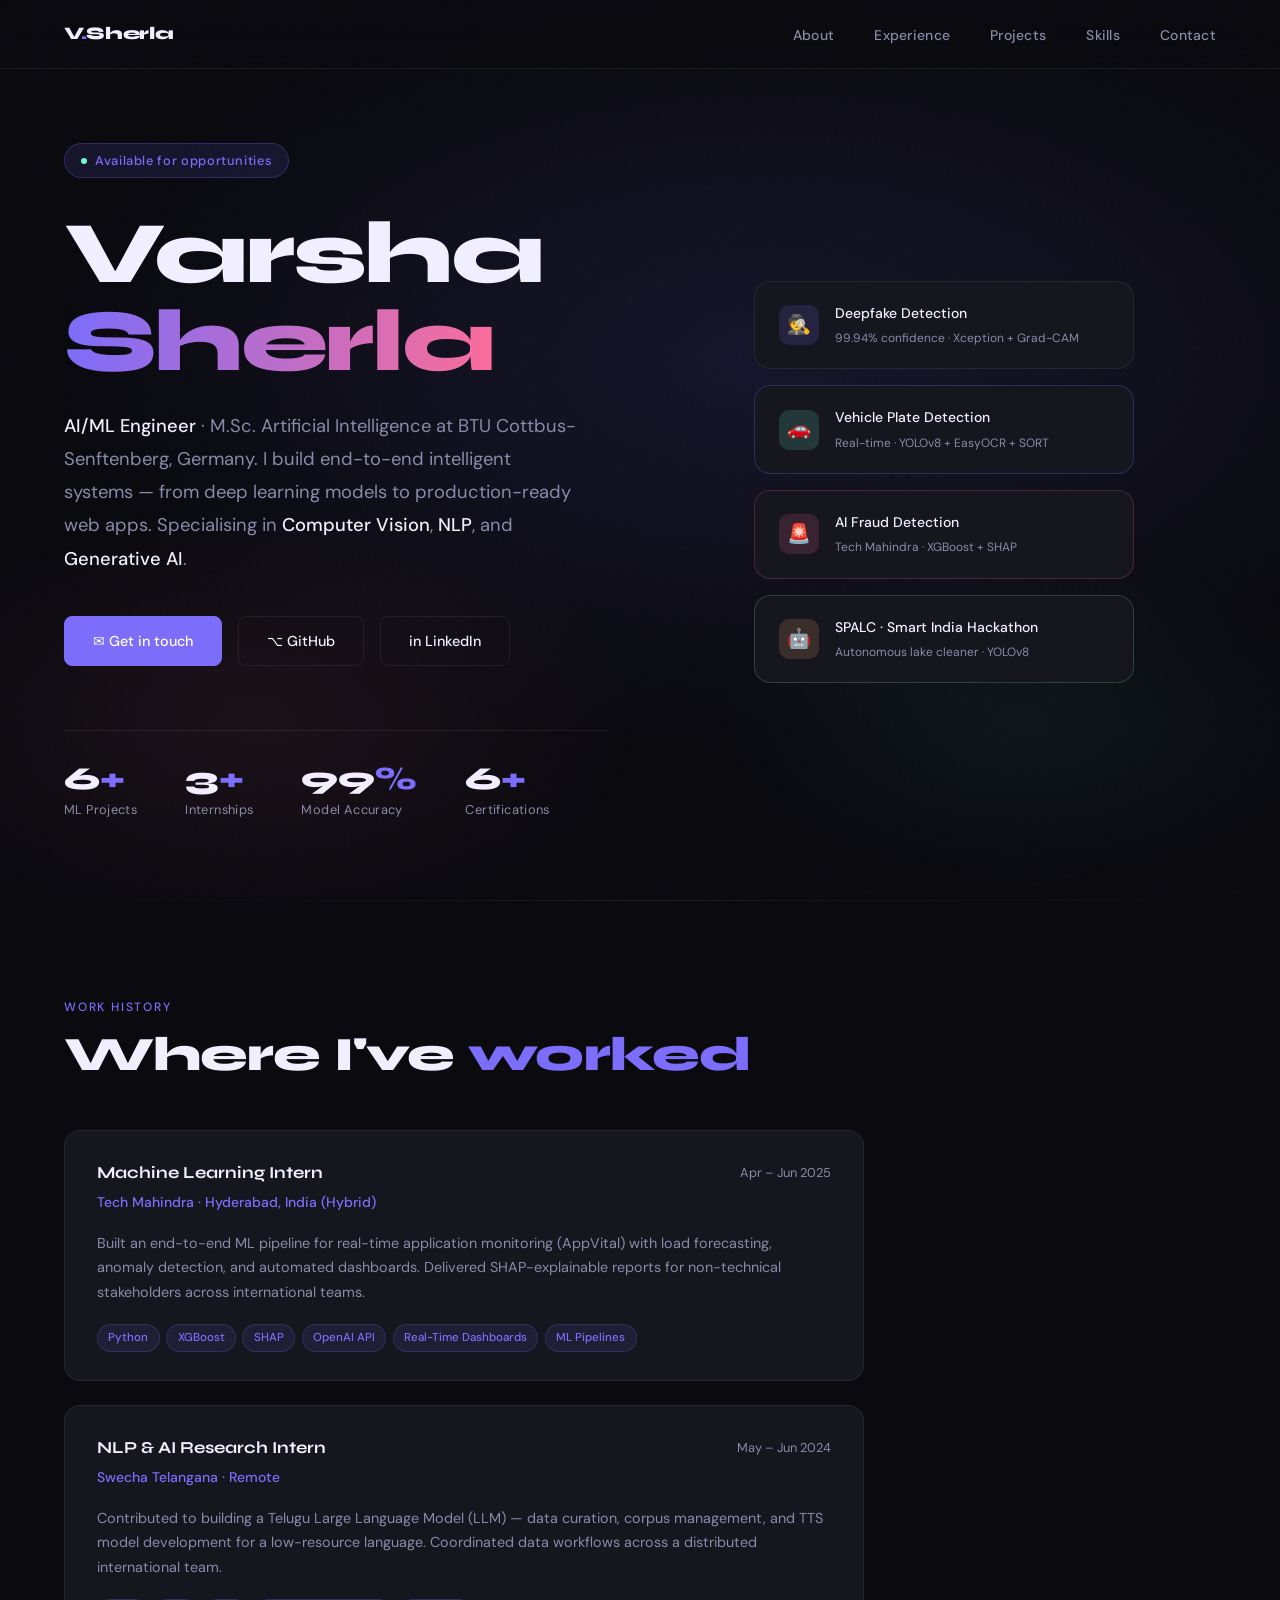
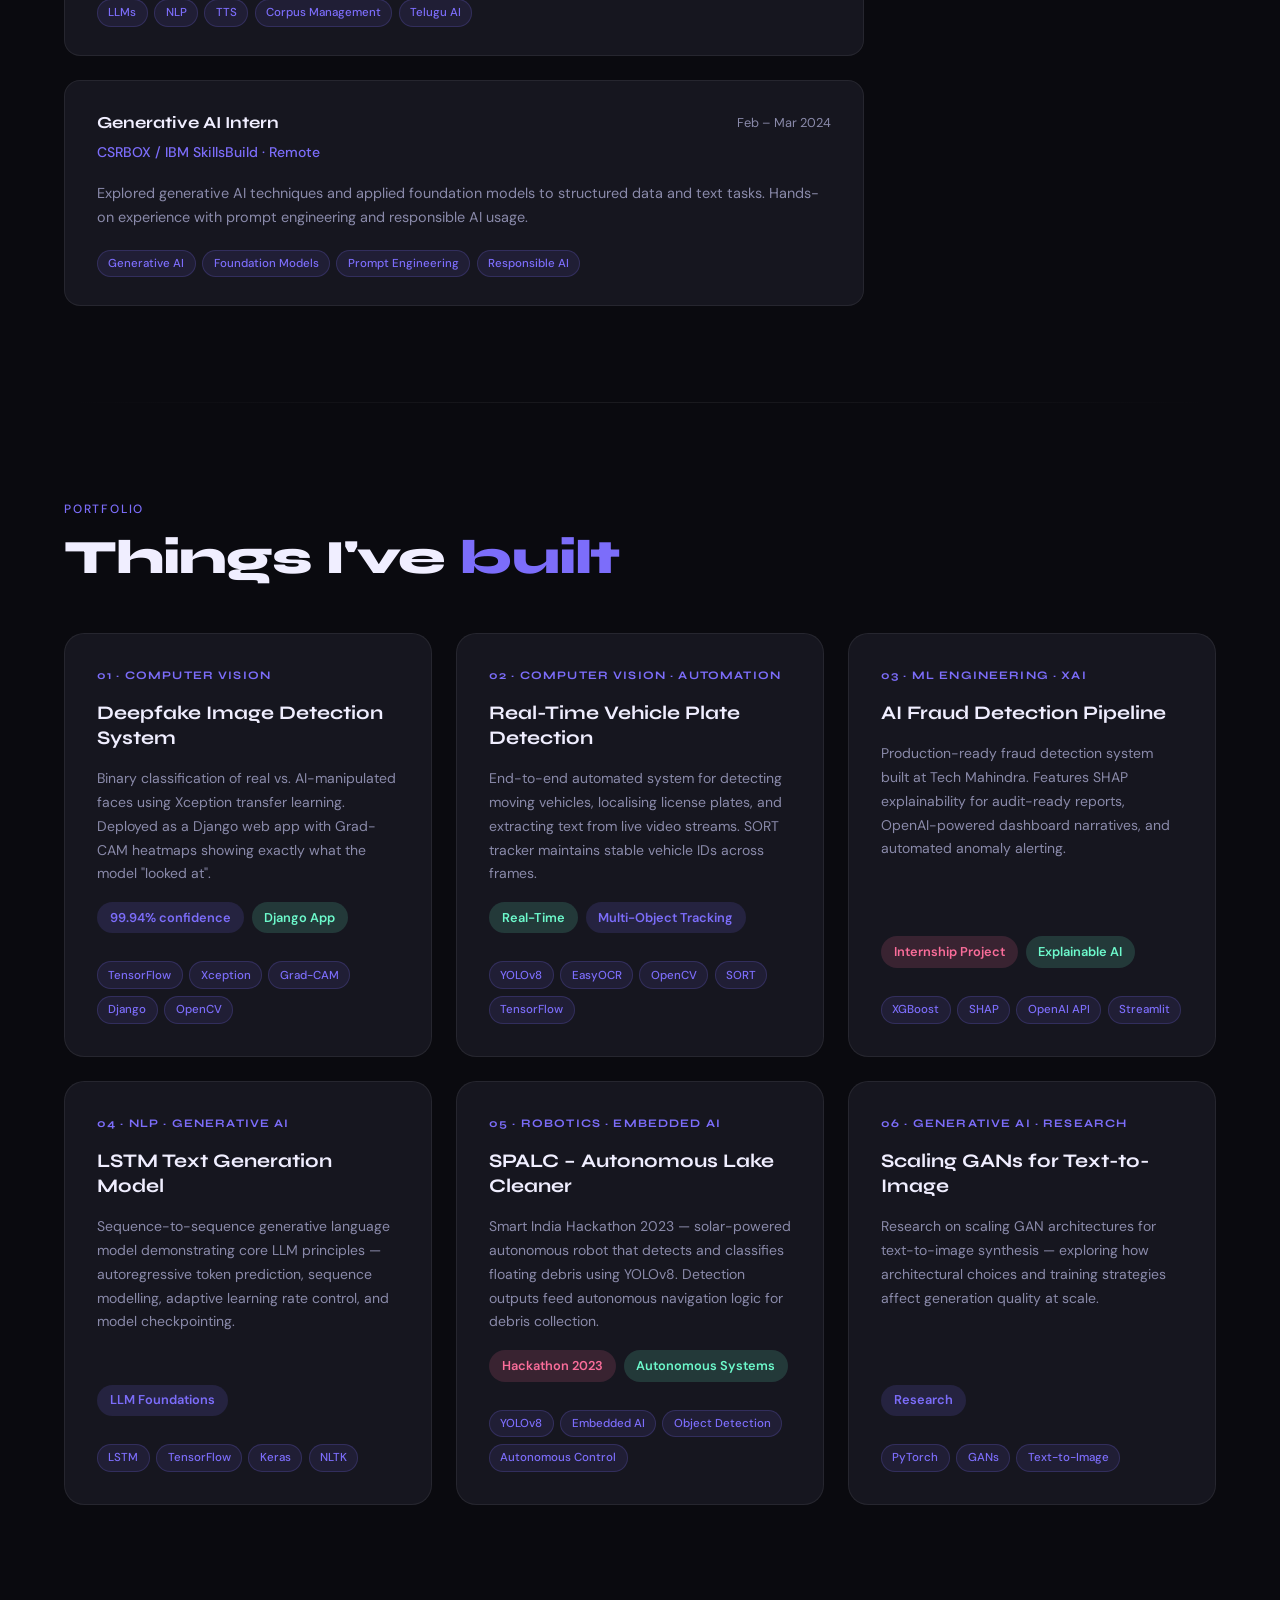
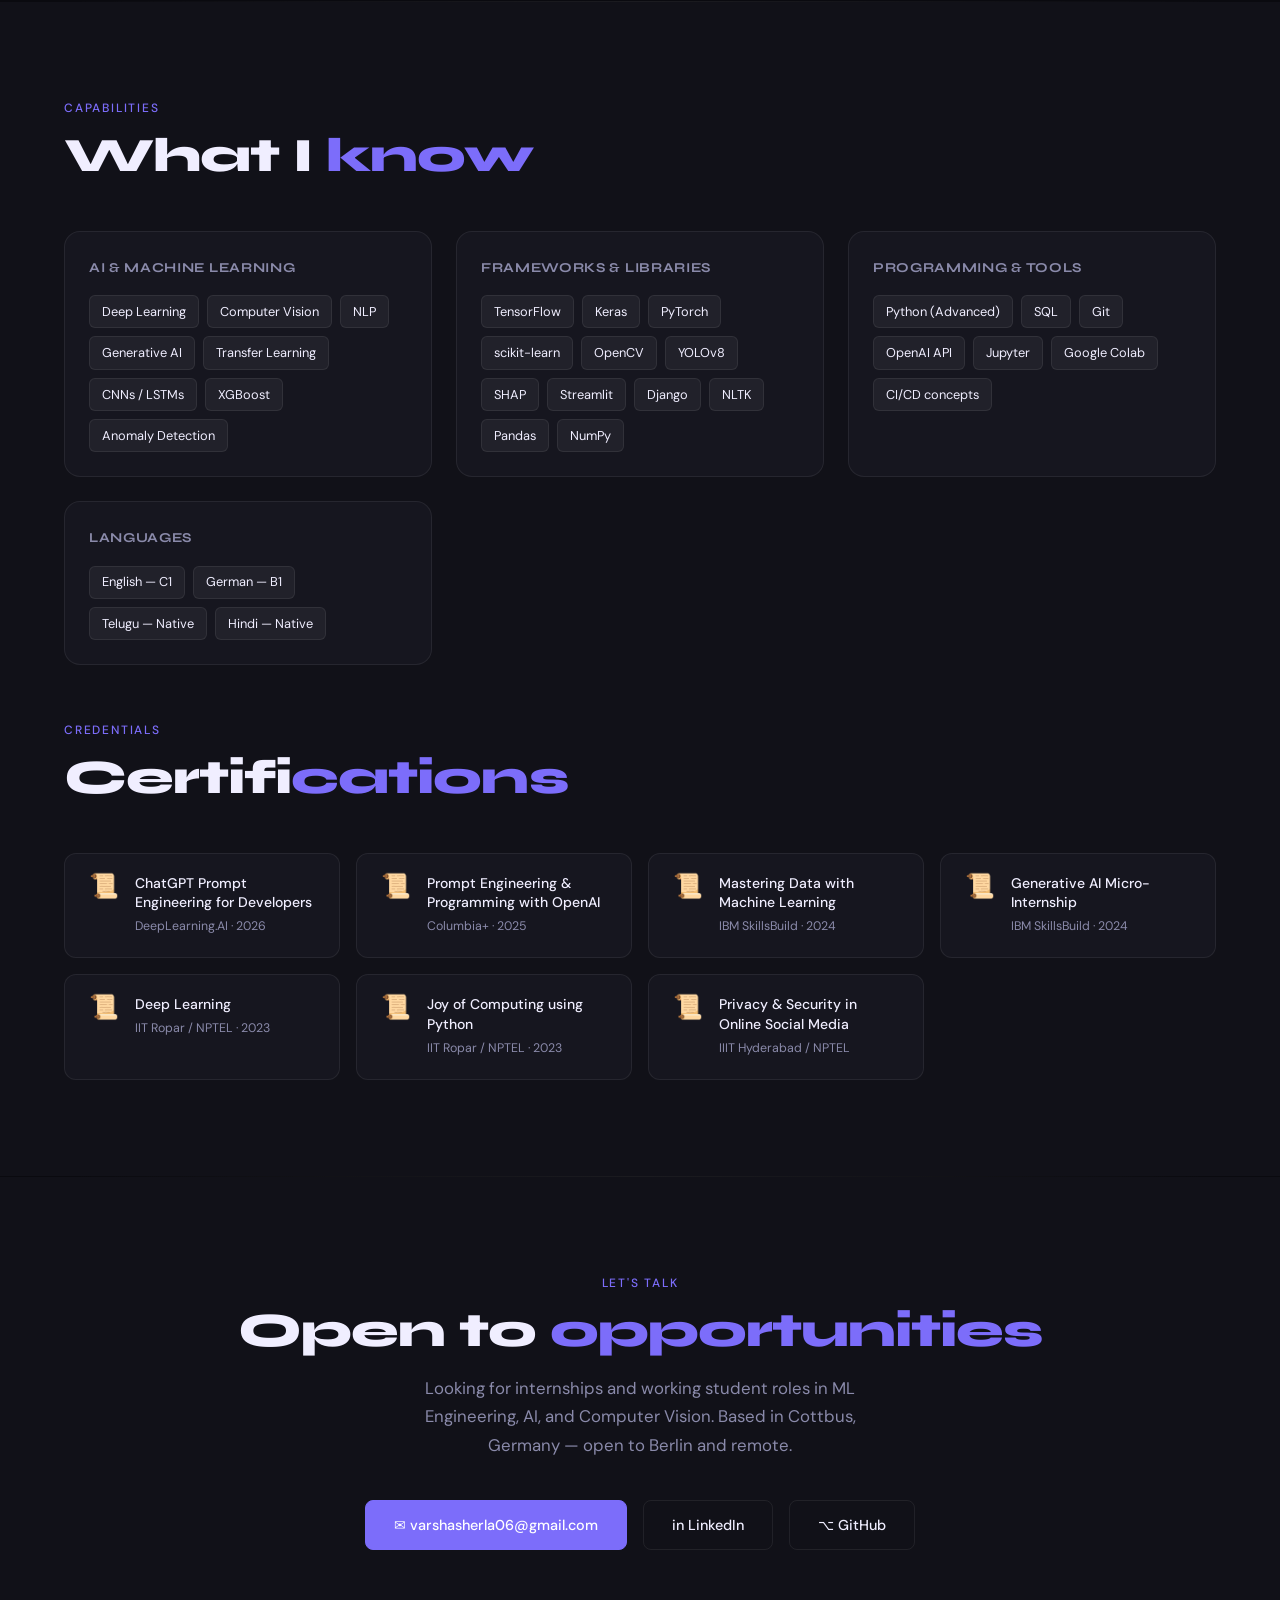
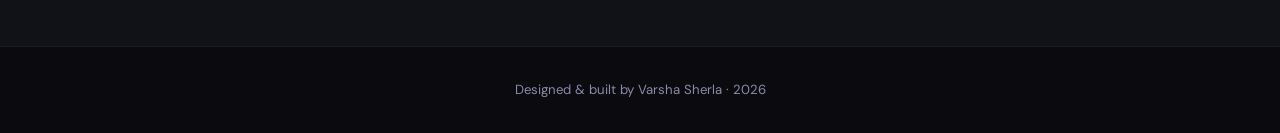
==== commit 1c9343a8: "Update print statement from 'Hello' to 'Goodbye'" ====
--- a/index.html
+++ b/index.html
@@ -513,7 +513,8 @@
       Specialising in <strong>Computer Vision</strong>, <strong>NLP</strong>, and <strong>Generative AI</strong>.
     </p>
     <div class="hero-links">
-      <a href="/cdn-cgi/l/email-protection#6e180f1c1d060f1d060b1c020f5e582e09030f0702400d0103" class="btn btn-primary">✉ Get in touch</a>
+      <!-- ✅ FIXED: mailto link -->
+      <a href="mailto:varshasherla06@gmail.com" class="btn btn-primary">✉ Get in touch</a>
       <a href="https://github.com/varsha-sherla" target="_blank" class="btn btn-ghost">⌥ GitHub</a>
       <a href="https://www.linkedin.com/in/varsha-s-47103a250" target="_blank" class="btn btn-ghost">in LinkedIn</a>
     </div>
@@ -594,7 +595,7 @@
 
     <div class="exp-card">
       <div>
-        <div class="exp-role">NLP & AI Research Intern</div>
+        <div class="exp-role">NLP &amp; AI Research Intern</div>
         <div class="exp-company">Swecha Telangana · Remote</div>
       </div>
       <div class="exp-date">May – Jun 2024</div>
@@ -714,7 +715,7 @@
   <h2>What I <em>know</em></h2>
   <div class="skills-grid">
     <div class="skill-group">
-      <div class="skill-group-title">AI & Machine Learning</div>
+      <div class="skill-group-title">AI &amp; Machine Learning</div>
       <div class="skill-pills">
         <span class="skill-pill">Deep Learning</span>
         <span class="skill-pill">Computer Vision</span>
@@ -727,7 +728,7 @@
       </div>
     </div>
     <div class="skill-group">
-      <div class="skill-group-title">Frameworks & Libraries</div>
+      <div class="skill-group-title">Frameworks &amp; Libraries</div>
       <div class="skill-pills">
         <span class="skill-pill">TensorFlow</span>
         <span class="skill-pill">Keras</span>
@@ -744,7 +745,7 @@
       </div>
     </div>
     <div class="skill-group">
-      <div class="skill-group-title">Programming & Tools</div>
+      <div class="skill-group-title">Programming &amp; Tools</div>
       <div class="skill-pills">
         <span class="skill-pill">Python (Advanced)</span>
         <span class="skill-pill">SQL</span>
@@ -759,7 +760,7 @@
       <div class="skill-group-title">Languages</div>
       <div class="skill-pills">
         <span class="skill-pill">English — C1</span>
-        <span class="skill-pill">German — A2</span>
+        <span class="skill-pill">German — B1</span>
         <span class="skill-pill">Telugu — Native</span>
         <span class="skill-pill">Hindi — Native</span>
       </div>
@@ -770,12 +771,13 @@
   <div class="section-label">Credentials</div>
   <h2>Certifi<em>cations</em></h2>
   <div class="certs-grid">
-    <div class="cert-card"><div class="cert-icon">📜</div><div><div class="cert-name">Prompt Engineering & Programming with OpenAI</div><div class="cert-issuer">Columbia+ · 2025</div></div></div>
+    <div class="cert-card"><div class="cert-icon">📜</div><div><div class="cert-name">ChatGPT Prompt Engineering for Developers</div><div class="cert-issuer">DeepLearning.AI · 2026</div></div></div>
+    <div class="cert-card"><div class="cert-icon">📜</div><div><div class="cert-name">Prompt Engineering &amp; Programming with OpenAI</div><div class="cert-issuer">Columbia+ · 2025</div></div></div>
     <div class="cert-card"><div class="cert-icon">📜</div><div><div class="cert-name">Mastering Data with Machine Learning</div><div class="cert-issuer">IBM SkillsBuild · 2024</div></div></div>
     <div class="cert-card"><div class="cert-icon">📜</div><div><div class="cert-name">Generative AI Micro-Internship</div><div class="cert-issuer">IBM SkillsBuild · 2024</div></div></div>
     <div class="cert-card"><div class="cert-icon">📜</div><div><div class="cert-name">Deep Learning</div><div class="cert-issuer">IIT Ropar / NPTEL · 2023</div></div></div>
     <div class="cert-card"><div class="cert-icon">📜</div><div><div class="cert-name">Joy of Computing using Python</div><div class="cert-issuer">IIT Ropar / NPTEL · 2023</div></div></div>
-    <div class="cert-card"><div class="cert-icon">📜</div><div><div class="cert-name">Privacy & Security in Online Social Media</div><div class="cert-issuer">IIIT Hyderabad / NPTEL</div></div></div>
+    <div class="cert-card"><div class="cert-icon">📜</div><div><div class="cert-name">Privacy &amp; Security in Online Social Media</div><div class="cert-issuer">IIIT Hyderabad / NPTEL</div></div></div>
   </div>
 </section>
 
@@ -785,8 +787,18 @@
 <section id="contact" class="contact-section">
   <div class="section-label">Let's talk</div>
   <h2>Open to <em>opportunities</em></h2>
-  <p class="contact-sub">Looking for internships and full-time roles in ML Engineering, Data Science, and AI. Based in Cottbus, Germany — open to remote and relocation.</p>
+  <p class="contact-sub">Looking for internships and working student roles in ML Engineering, AI, and Computer Vision. Based in Cottbus, Germany — open to Berlin and remote.</p>
   <div class="contact-links">
-    <a href="/cdn-cgi/l/email-protection#d9afb8abaab1b8aab1bcabb5b8e9ef99beb4b8b0b5f7bab6b4" class="btn btn-primary">✉ <span class="__cf_email__" data-cfemail="780e190a0b10190b101d0a1419484e381f15191114561b1715">[email&#160;protected]</span></a>
-    <a href="https://www.linkedin.com/in/varsha-s-47103a250" target="_blank" class="btn btn-ghost">LinkedIn</a>
-    <a href="https://github.com/
+    <!-- ✅ FIXED: mailto link -->
+    <a href="mailto:varshasherla06@gmail.com" class="btn btn-primary">✉ varshasherla06@gmail.com</a>
+    <a href="https://www.linkedin.com/in/varsha-s-47103a250" target="_blank" class="btn btn-ghost">in LinkedIn</a>
+    <a href="https://github.com/varsha-sherla" target="_blank" class="btn btn-ghost">⌥ GitHub</a>
+  </div>
+</section>
+
+<footer>
+  <p>Designed &amp; built by Varsha Sherla · 2026</p>
+</footer>
+
+</body>
+</html>
